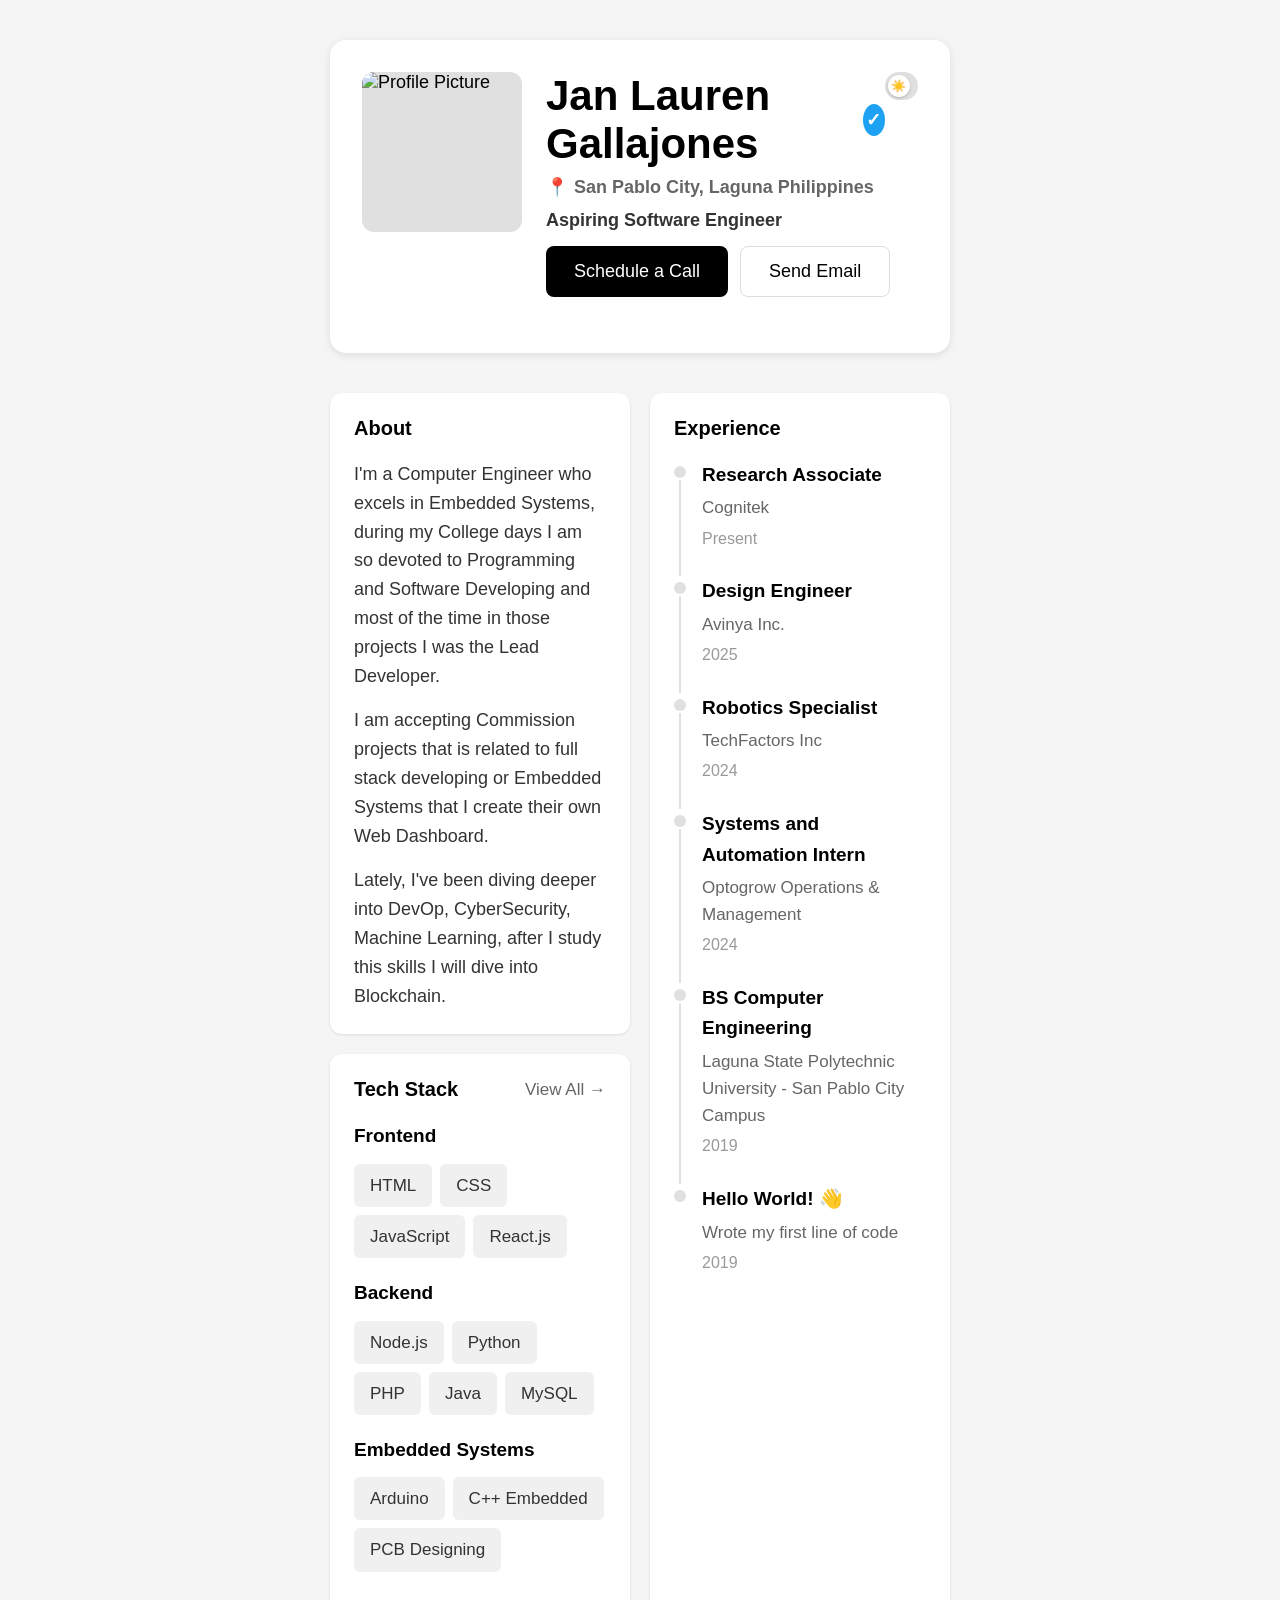
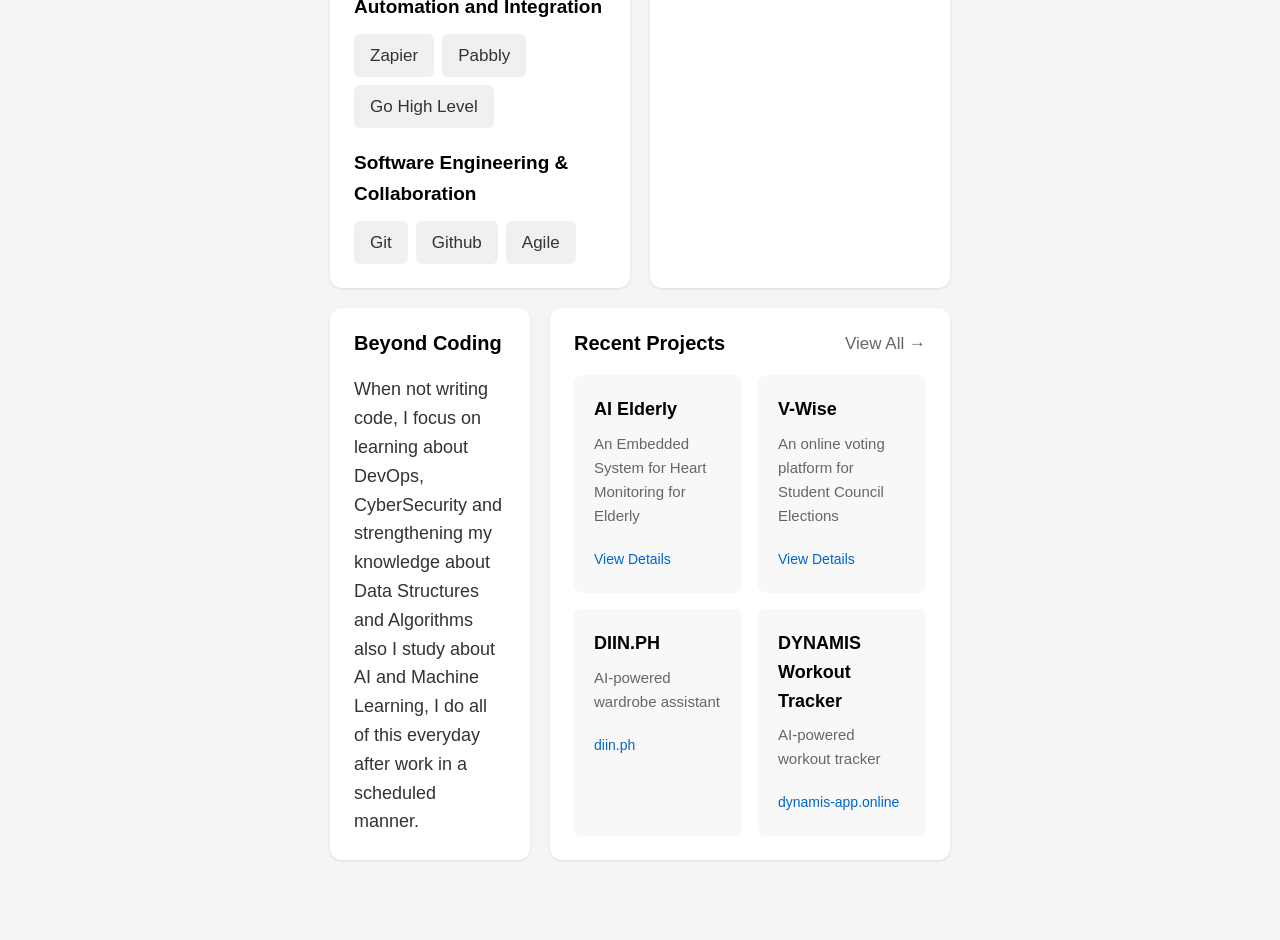
==== index.html @ 4cec2e40 "Add files via upload" ====
<!DOCTYPE html>
<html lang="en">
<head>
    <meta charset="UTF-8">
    <meta name="viewport" content="width=device-width, initial-scale=1.0">
    <title>Profile Header</title>
    <link rel="stylesheet" href="./styles.css">
    <link rel="stylesheet" href="./about-experience.css">
</head>
<body>
    <div class="profile-container">
        <div class="profile-header">
            <div class="profile-image">
                <img src="../assets/me.png" alt="Profile Picture">
            </div>
            
            <div class="profile-info">
                <div>
                    <div class="profile-top">
                        <div class="name-section">
                            <h1>
                                Jan Lauren Gallajones
                                <span class="verified-badge">✓</span>
                            </h1>
                            <div class="location">
                                <span>📍</span>
                                <span>San Pablo City, Laguna Philippines</span>
                            </div>
                            <div class="roles">
                                <span>Aspiring Software Engineer</span>
                            </div>
                        </div>
                        <div class="toggle-switch" onclick="toggleDarkMode(this)">
                            <div class="toggle-knob"></div>
                        </div>
                    </div>
                </div>
                
                <div class="action-buttons">
                    <button class="btn btn-primary" onclick="scheduleCall()">
                         Schedule a Call
                    </button>
                    <button class="btn btn-secondary" onclick="sendEmail()">
                         Send Email
                    </button>
                </div>
            </div>
        </div>
    </div>

    <!-- About & Experience Section -->
    <div class="main-container">
        <!-- About Section -->
        <div class="card about-card">
            <div class="card-header">
                <h2>About</h2>
            </div>
            <div class="card-content">
                <p>I'm a Computer Engineer who excels in Embedded Systems, during my College days I am so devoted to  Programming and Software Developing and most of the time in those projects I was the Lead Developer.</p>
                
                <p>I am accepting Commission projects that is related to full stack developing or Embedded Systems that I create their own Web Dashboard.</p>
                
                <p>Lately, I've been diving deeper into DevOp, CyberSecurity, Machine Learning, after I study this skills I will dive into Blockchain.</p>
            </div>
        </div>

        <!-- Tech Stack Section -->
        <div class="card tech-stack-card">
            <div class="card-header">
                <h2>Tech Stack</h2>
                <a href="#" class="view-all">View All →</a>
            </div>
            <div class="card-content">
                <div class="tech-category">
                    <h3>Frontend</h3>
                    <div class="tech-tags">
                        <span class="tag">HTML</span>
                        <span class="tag">CSS</span>
                        <span class="tag">JavaScript</span>
                        <span class="tag">React.js</span>
                    </div>
                </div>

                <div class="tech-category">
                    <h3>Backend</h3>
                    <div class="tech-tags">
                        <span class="tag">Node.js</span>
                        <span class="tag">Python</span>
                        <span class="tag">PHP</span>
                        <span class="tag">Java</span>
                        <span class="tag">MySQL</span>
                    </div>
                </div>

                <div class="tech-category">
                    <h3>Embedded Systems</h3>
                    <div class="tech-tags">
                        <span class="tag">Arduino</span>
                        <span class="tag">C++ Embedded</span>
                        <span class="tag">PCB Designing</span>
                    </div>
                </div>
                <div class="tech-category">
                    <h3>Automation and Integration</h3>
                    <div class="tech-tags">
                        <span class="tag">Zapier</span>
                        <span class="tag">Pabbly</span>
                        <span class="tag">Go High Level</span>
                    </div>
                </div>
                <div class="tech-category">
                    <h3>Software Engineering & Collaboration</h3>
                    <div class="tech-tags">
                        <span class="tag">Git</span>
                        <span class="tag">Github</span>
                        <span class="tag">Agile</span>
                    </div>
                </div>
            </div>
        </div>

        <!-- Experience Section -->
        <div class="card experience-card">
            <div class="card-header">
                <h2>Experience</h2>
            </div>
            <div class="card-content">
                <div class="experience-item">
                    <div class="experience-bullet"></div>
                    <div class="experience-details">
                        <h3>Research Associate</h3>
                        <p class="company">Cognitek</p>
                        <span class="year">Present</span>
                    </div>
                </div>

                <div class="experience-item">
                    <div class="experience-bullet"></div>
                    <div class="experience-details">
                        <h3>Design Engineer</h3>
                        <p class="company">Avinya Inc.</p>
                        <span class="year">2025</span>
                    </div>
                </div>

                <div class="experience-item">
                    <div class="experience-bullet"></div>
                    <div class="experience-details">
                        <h3>Robotics Specialist</h3>
                        <p class="company">TechFactors Inc</p>
                        <span class="year">2024</span>
                    </div>
                </div>

                <div class="experience-item">
                    <div class="experience-bullet"></div>
                    <div class="experience-details">
                        <h3>Systems and Automation Intern</h3>
                        <p class="company">Optogrow Operations & Management</p>
                        <span class="year">2024</span>
                    </div>
                </div>

                <div class="experience-item">
                    <div class="experience-bullet"></div>
                    <div class="experience-details">
                        <h3>BS Computer Engineering</h3>
                        <p class="company">Laguna State Polytechnic University - San Pablo City Campus</p>
                        <span class="year">2019</span>
                    </div>
                </div>

                <div class="experience-item">
                    <div class="experience-bullet"></div>
                    <div class="experience-details">
                        <h3>Hello World! 👋</h3>
                        <p class="company">Wrote my first line of code</p>
                        <span class="year">2019</span>
                    </div>
                </div>
            </div>
        </div>
        
    </div>

    <!-- Beyond Coding & Recent Projects Section -->
    <div class="bottom-section">
        <!-- Beyond Coding Card -->
        <div class="card beyond-coding-card">
            <div class="card-header">
                <h2>Beyond Coding</h2>
            </div>
            <div class="card-content">
                <p>When not writing code, I focus on learning about DevOps, CyberSecurity and strengthening my knowledge about Data Structures and Algorithms also I study about AI and Machine Learning, I do all of this everyday after work in a scheduled manner.</p>
            </div>
        </div>

        <!-- Recent Projects Card -->
        <div class="card recent-projects-card">
            <div class="card-header">
                <h2>Recent Projects</h2>
                <a href="#" class="view-all">View All →</a>
            </div>
            <div class="card-content">
                <div class="projects-grid">
                    <div class="project-item">
                        <h3>AI Elderly</h3>
                        <p class="project-desc">An Embedded System for Heart Monitoring for Elderly</p>
                        <a href="#" class="project-link">View Details</a>
                    </div>
                    <div class="project-item">
                        <h3>V-Wise</h3>
                        <p class="project-desc">An online voting platform for Student Council Elections</p>
                        <a href="#" class="project-link">View Details</a>
                    </div>
                    <div class="project-item">
                        <h3>DIIN.PH</h3>
                        <p class="project-desc">AI-powered wardrobe assistant</p>
                        <a href="#" class="project-link">diin.ph</a>
                    </div>
                    <div class="project-item">
                        <h3>DYNAMIS Workout Tracker</h3>
                        <p class="project-desc">AI-powered workout tracker</p>
                        <a href="#" class="project-link">dynamis-app.online</a>
                    </div>
                </div>
            </div>
        </div>
    </div>

    <script src="./script.js"></script>
    <script src="./about-experience.js"></script>
</body>
</html>
---- styles.css ----
* {
    margin: 0;
    padding: 0;
    box-sizing: border-box;
}

body {
    font-family: -apple-system, BlinkMacSystemFont, 'Segoe UI', Roboto, 'Helvetica Neue', Arial, sans-serif;
    background: #f5f5f5;
    padding: 40px 20px;
    transition: background 0.3s ease;
    font-size: 18px;
}

body.dark-mode {
    background: #1a1a1a;
}

.profile-container {
    max-width: 1200px;
    margin: 0 auto;
    background: white;
    border-radius: 16px;
    padding: 32px;
    box-shadow: 0 2px 8px rgba(0, 0, 0, 0.1);
    transition: background 0.3s ease, box-shadow 0.3s ease;
    width: 50%;
}

body.dark-mode .profile-container {
    background: #2d2d2d;
    box-shadow: 0 2px 8px rgba(0, 0, 0, 0.5);
}

.profile-header {
    display: flex;
    gap: 24px;
    margin-bottom: 24px;
}

.profile-image {
    width: 160px;
    height: 160px;
    border-radius: 12px;
    overflow: hidden;
    flex-shrink: 0;
    background: #e0e0e0;
}

.profile-image img {
    width: 100%;
    height: 100%;
    object-fit: cover;
}

.profile-info {
    flex: 1;
    display: flex;
    flex-direction: column;
    justify-content: space-between;
}

.profile-top {
    display: flex;
    justify-content: space-between;
    align-items: flex-start;
}

.name-section h1 {
    font-size: 42px;
    font-weight: 700;
    display: flex;
    align-items: center;
    gap: 8px;
    margin-bottom: 8px;
    color: #000;
    transition: color 0.3s ease;
}

body.dark-mode .name-section h1 {
    color: #fff;
}

.verified-badge {
    width: 32px;
    height: 32px;
    background: #1DA1F2;
    border-radius: 50%;
    display: inline-flex;
    align-items: center;
    justify-content: center;
    color: white;
    font-size: 18px;
}

.location {
    display: flex;
    align-items: center;
    gap: 6px;
    color: #666;
    font-size: 18px;
    margin-bottom: 12px;
    font-weight: bold;
    transition: color 0.3s ease;
}

body.dark-mode .location {
    color: #aaa;
}

.roles {
    display: flex;
    align-items: center;
    gap: 8px;
    font-size: 18px;
    color: #333;
    font-weight: bold;
    transition: color 0.3s ease;
    margin-bottom: 15px;
}

body.dark-mode .roles {
    color: #ccc;
}

.divider {
    color: #ccc;
}

body.dark-mode .divider {
    color: #666;
}

.toggle-switch {
    width: 48px;
    height: 28px;
    background: #e0e0e0;
    border-radius: 14px;
    position: relative;
    cursor: pointer;
    transition: background 0.3s;
}

.toggle-switch.active {
    background: #4a5568;
}

.toggle-knob {
    width: 22px;
    height: 22px;
    background: white;
    border-radius: 50%;
    position: absolute;
    top: 3px;
    left: 3px;
    transition: left 0.3s;
    box-shadow: 0 1px 3px rgba(0, 0, 0, 0.2);
}

.toggle-knob::before {
    content: '☀️';
    position: absolute;
    top: 50%;
    left: 50%;
    transform: translate(-50%, -50%);
    font-size: 12px;
}

.toggle-switch.active .toggle-knob {
    left: 23px;
}

.toggle-switch.active .toggle-knob::before {
    content: '🌙';
}

.badge {
    background: linear-gradient(135deg, #667eea 0%, #764ba2 100%);
    color: white;
    padding: 10px 20px;
    border-radius: 8px;
    font-size: 14px;
    font-weight: 600;
    display: flex;
    align-items: center;
    gap: 8px;
    margin-bottom: 16px;
}

.trophy-icon {
    font-size: 16px;
}

.action-buttons {
    display: flex;
    gap: 12px;
    flex-wrap: wrap;
}

.btn {
    padding: 14px 28px;
    border-radius: 8px;
    font-size: 18px;
    font-weight: 500;
    cursor: pointer;
    border: none;
    display: flex;
    align-items: center;
    gap: 8px;
    transition: all 0.2s;
}

.btn-primary {
    background: black;
    color: white;
}

.btn-primary:hover {
    background: #333;
}

body.dark-mode .btn-primary {
    background: #4a5568;
    color: white;
}

body.dark-mode .btn-primary:hover {
    background: #5a6578;
}

.btn-secondary {
    background: white;
    color: black;
    border: 1px solid #ddd;
}

.btn-secondary:hover {
    background: #f5f5f5;
}

body.dark-mode .btn-secondary {
    background: #3d3d3d;
    color: white;
    border: 1px solid #555;
}

body.dark-mode .btn-secondary:hover {
    background: #4d4d4d;
}

.btn-link {
    background: white;
    color: #0066cc;
    border: 1px solid #ddd;
    flex: 1;
    justify-content: space-between;
    min-width: 300px;
}

.btn-link:hover {
    background: #f5f5f5;
}

body.dark-mode .btn-link {
    background: #3d3d3d;
    color: #66b3ff;
    border: 1px solid #555;
}

body.dark-mode .btn-link:hover {
    background: #4d4d4d;
}

@media (max-width: 768px) {
    .profile-container {
        width: 90%;
    }

    .profile-header {
        flex-direction: column;
    }

    .profile-image {
        width: 120px;
        height: 120px;
    }

    .name-section h1 {
        font-size: 24px;
    }

    .action-buttons {
        flex-direction: column;
    }

    .btn-link {
        min-width: 100%;
    }
}
---- about-experience.css ----
* {
    margin: 0;
    padding: 0;
    box-sizing: border-box;
}

body {
    font-family: -apple-system, BlinkMacSystemFont, 'Segoe UI', Roboto, 'Helvetica Neue', Arial, sans-serif;
    background: #f5f5f5;
    padding: 40px 20px;
    transition: background 0.3s ease;
    font-size: 18px;
}

body.dark-mode {
    background: #1a1a1a;
}

.main-container {
    max-width: 1600px;
    margin: 40px auto 0;
    display: grid;
    grid-template-columns: 1fr 1fr;
    gap: 20px;
    width: 50%;
}

.card {
    background: white;
    border-radius: 12px;
    padding: 24px;
    box-shadow: 0 1px 3px rgba(0, 0, 0, 0.1);
    transition: all 0.3s ease;
}

body.dark-mode .card {
    background: #2d2d2d;
    box-shadow: 0 1px 3px rgba(0, 0, 0, 0.3);
}

.card-header {
    display: flex;
    align-items: center;
    gap: 8px;
    margin-bottom: 20px;
    position: relative;
}

.card-header .icon {
    font-size: 20px;
}

.card-header h2 {
    font-size: 20px;
    font-weight: 600;
    color: #000;
    transition: color 0.3s ease;
}

body.dark-mode .card-header h2 {
    color: #fff;
}

.view-all {
    margin-left: auto;
    color: #666;
    text-decoration: none;
    font-size: 17px;
    transition: color 0.3s ease;
}

.view-all:hover {
    color: #000;
}

body.dark-mode .view-all {
    color: #aaa;
}

body.dark-mode .view-all:hover {
    color: #fff;
}

.card-content {
    color: #333;
    line-height: 1.6;
    transition: color 0.3s ease;
}

body.dark-mode .card-content {
    color: #ccc;
}

.card-content p {
    margin-bottom: 16px;
}

.card-content p:last-child {
    margin-bottom: 0;
}

/* About Card */
.about-card {
    grid-column: 1 / 2;
    grid-row: 1 / 3;
}

/* Tech Stack Card */
.tech-stack-card {
    grid-column: 1 / 2;
    grid-row: 3 / 4;
}

.tech-category {
    margin-bottom: 20px;
}

.tech-category:last-child {
    margin-bottom: 0;
}

.tech-category h3 {
    font-size: 19px;
    font-weight: 600;
    margin-bottom: 12px;
    color: #000;
    transition: color 0.3s ease;
}

body.dark-mode .tech-category h3 {
    color: #fff;
}

.tech-tags {
    display: flex;
    flex-wrap: wrap;
    gap: 8px;
}

.tag {
    background: #f0f0f0;
    padding: 8px 16px;
    border-radius: 6px;
    font-size: 17px;
    color: #333;
    transition: all 0.3s ease;
}

body.dark-mode .tag {
    background: #3d3d3d;
    color: #ccc;
}

.tag:hover {
    background: #e0e0e0;
}

body.dark-mode .tag:hover {
    background: #4d4d4d;
}

/* Experience Card */
.experience-card {
    grid-column: 2 / 3;
    grid-row: 1 / 4;
}

.experience-item {
    display: flex;
    gap: 16px;
    margin-bottom: 24px;
    position: relative;
}

.experience-item:last-child {
    margin-bottom: 0;
}

.experience-item::after {
    content: '';
    position: absolute;
    left: 5px;
    top: 20px;
    bottom: -24px;
    width: 2px;
    background: #e0e0e0;
}

body.dark-mode .experience-item::after {
    background: #4d4d4d;
}

.experience-item:last-child::after {
    display: none;
}

.experience-bullet {
    width: 12px;
    height: 12px;
    border-radius: 50%;
    background: #e0e0e0;
    flex-shrink: 0;
    margin-top: 6px;
    transition: background 0.3s ease;
    position: relative;
    z-index: 1;
}

body.dark-mode .experience-bullet {
    background: #4d4d4d;
}

.experience-bullet.active {
    background: #000;
    box-shadow: 0 0 0 4px rgba(0, 0, 0, 0.1);
}

body.dark-mode .experience-bullet.active {
    background: #fff;
    box-shadow: 0 0 0 4px rgba(255, 255, 255, 0.1);
}

.experience-details {
    flex: 1;
}

.experience-details h3 {
    font-size: 19px;
    font-weight: 600;
    margin-bottom: 4px;
    color: #000;
    transition: color 0.3s ease;
}

body.dark-mode .experience-details h3 {
    color: #fff;
}

.experience-details .company {
    font-size: 17px;
    color: #666;
    margin-bottom: 2px;
    transition: color 0.3s ease;
}

body.dark-mode .experience-details .company {
    color: #aaa;
}

.experience-details .year {
    font-size: 16px;
    color: #999;
    transition: color 0.3s ease;
}

body.dark-mode .experience-details .year {
    color: #888;
}

/* Banner */
.banner-container {
    grid-column: 1 / 3;
    margin-top: 0;
}

.banner-image {
    width: 100%;
    height: auto;
    border-radius: 12px;
    object-fit: cover;
}

/* Responsive Design */
@media (max-width: 968px) {
    .main-container {
        grid-template-columns: 1fr;
        width: 90%;
    }

    .about-card {
        grid-column: 1;
        grid-row: auto;
    }

    .tech-stack-card {
        grid-column: 1;
        grid-row: auto;
    }

    .experience-card {
        grid-column: 1;
        grid-row: auto;
    }

    .banner-container {
        grid-column: 1;
    }
}

/* Bottom Section - Beyond Coding & Recent Projects */
.bottom-section {
    max-width: 1600px;
    margin: 20px auto 40px;
    display: grid;
    grid-template-columns: 1fr 2fr;
    gap: 20px;
    width: 50%;
}

.beyond-coding-card {
    grid-column: 1 / 2;
}

.recent-projects-card {
    grid-column: 2 / 3;
}

.projects-grid {
    display: grid;
    grid-template-columns: 1fr 1fr;
    gap: 16px;
}

.project-item {
    background: #f8f8f8;
    padding: 20px;
    border-radius: 8px;
    transition: all 0.3s ease;
}

body.dark-mode .project-item {
    background: #3d3d3d;
}

.project-item:hover {
    background: #f0f0f0;
    transform: translateY(-2px);
}

body.dark-mode .project-item:hover {
    background: #4d4d4d;
}

.project-item h3 {
    font-size: 18px;
    font-weight: 600;
    margin-bottom: 8px;
    color: #000;
    transition: color 0.3s ease;
}

body.dark-mode .project-item h3 {
    color: #fff;
}

.project-desc {
    font-size: 15px;
    color: #666;
    margin-bottom: 8px;
    transition: color 0.3s ease;
}

body.dark-mode .project-desc {
    color: #aaa;
}

.project-link {
    font-size: 14px;
    color: #0066cc;
    text-decoration: none;
    transition: color 0.3s ease;
}

body.dark-mode .project-link {
    color: #66b3ff;
}

.project-link:hover {
    text-decoration: underline;
}

/* Update responsive design */
@media (max-width: 968px) {
    .bottom-section {
        grid-template-columns: 1fr;
        width: 90%;
    }

    .beyond-coding-card {
        grid-column: 1;
    }

    .recent-projects-card {
        grid-column: 1;
    }

    .projects-grid {
        grid-template-columns: 1fr;
    }
}
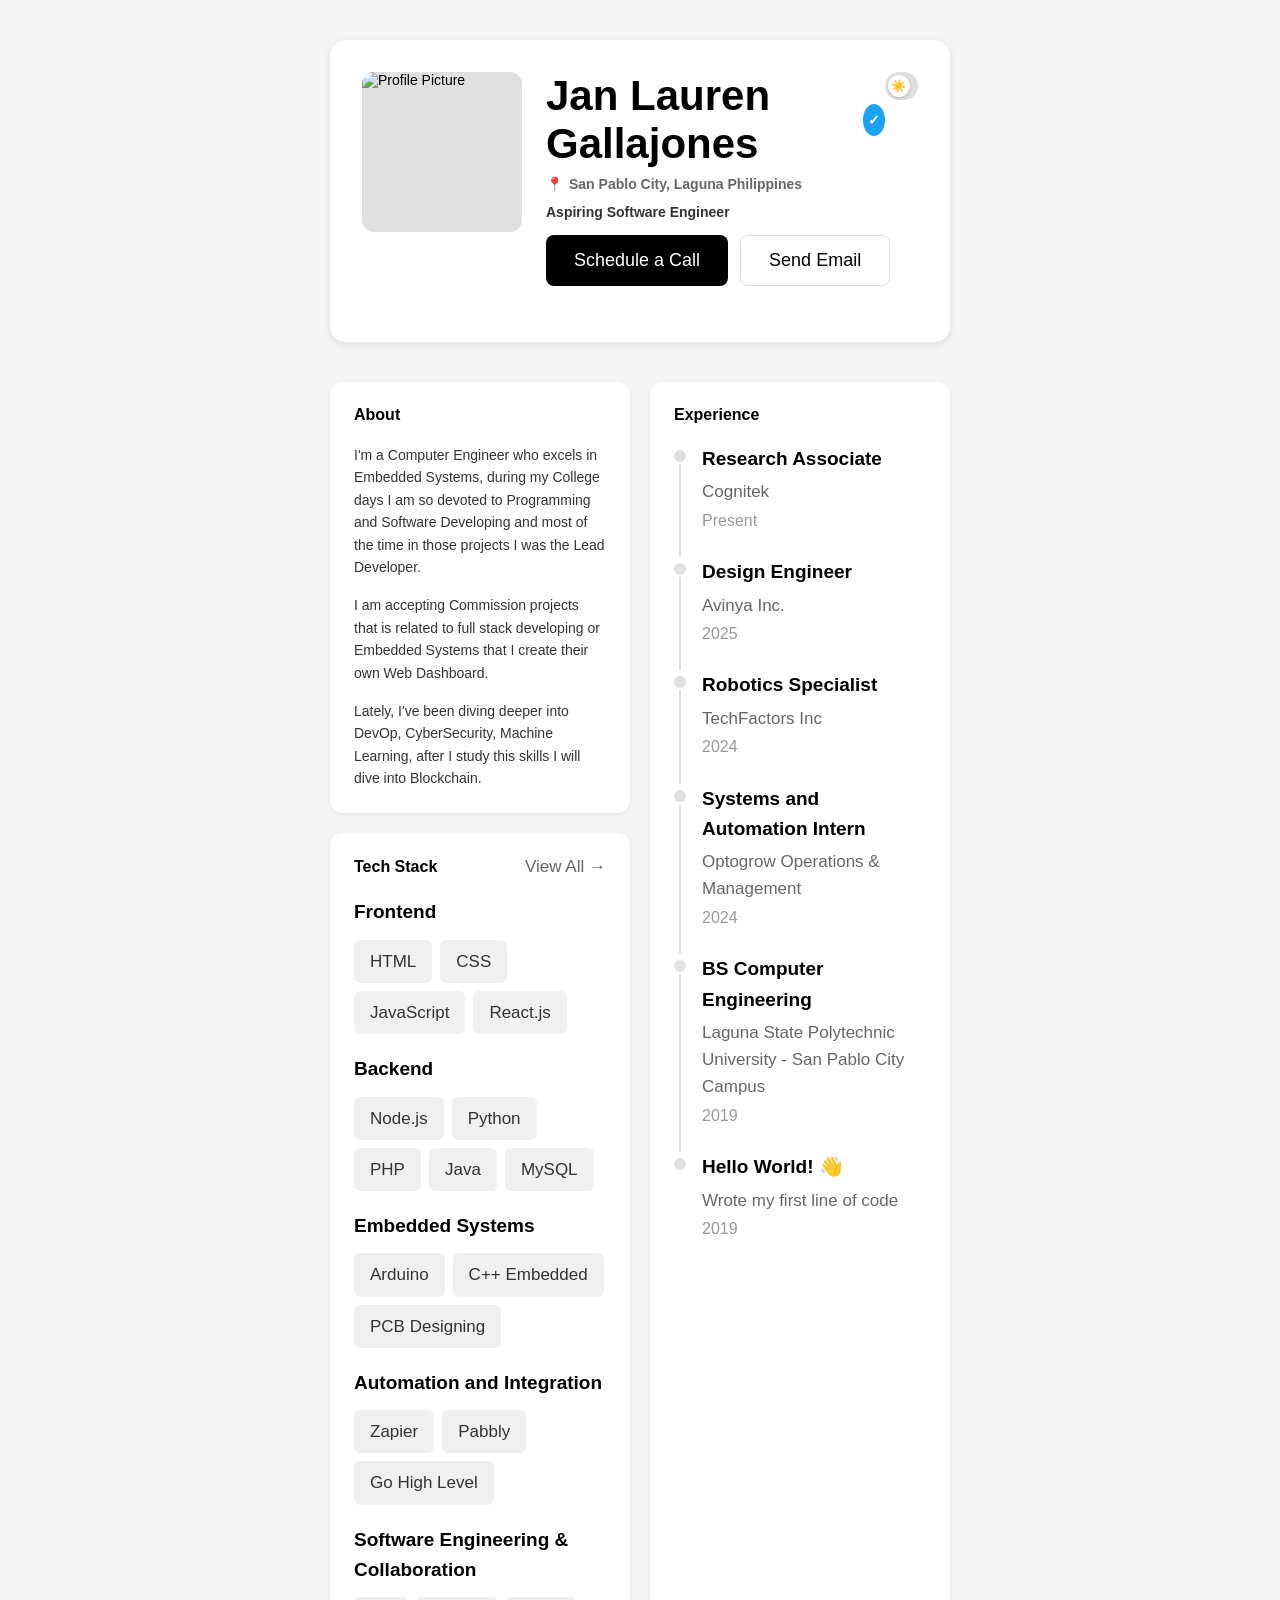
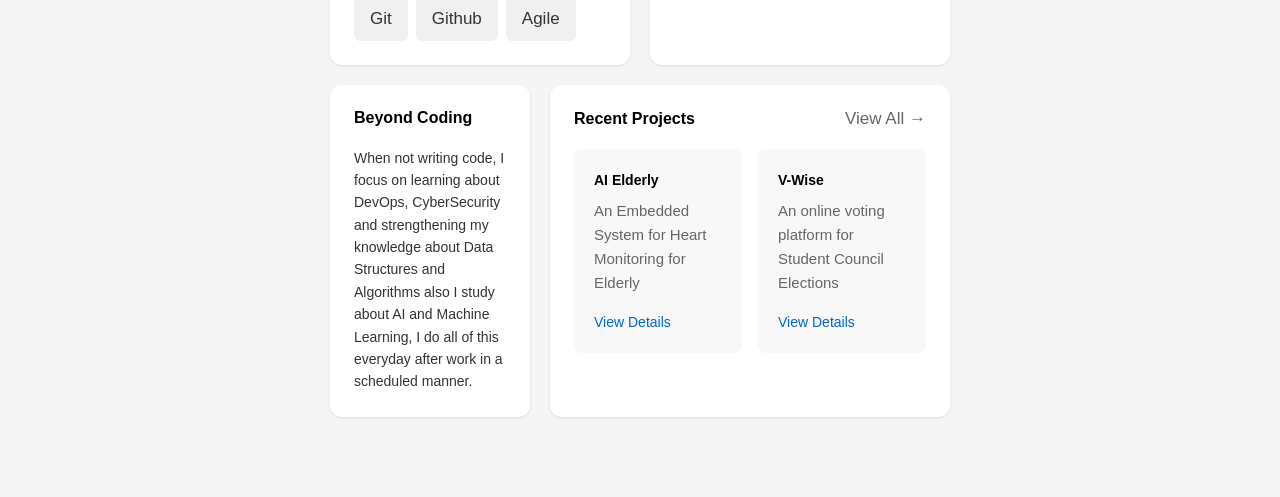
==== commit f2d1c5ce: "Add files via upload" ====
--- a/index.html
+++ b/index.html
@@ -206,23 +206,13 @@
                     <div class="project-item">
                         <h3>AI Elderly</h3>
                         <p class="project-desc">An Embedded System for Heart Monitoring for Elderly</p>
-                        <a href="#" class="project-link">View Details</a>
+                        <a href="ai.html" class="project-link">View Details</a>
                     </div>
                     <div class="project-item">
                         <h3>V-Wise</h3>
                         <p class="project-desc">An online voting platform for Student Council Elections</p>
                         <a href="#" class="project-link">View Details</a>
                     </div>
-                    <div class="project-item">
-                        <h3>DIIN.PH</h3>
-                        <p class="project-desc">AI-powered wardrobe assistant</p>
-                        <a href="#" class="project-link">diin.ph</a>
-                    </div>
-                    <div class="project-item">
-                        <h3>DYNAMIS Workout Tracker</h3>
-                        <p class="project-desc">AI-powered workout tracker</p>
-                        <a href="#" class="project-link">dynamis-app.online</a>
-                    </div>
                 </div>
             </div>
         </div>
--- a/styles.css
+++ b/styles.css
@@ -9,7 +9,7 @@
     background: #f5f5f5;
     padding: 40px 20px;
     transition: background 0.3s ease;
-    font-size: 18px;
+    font-size: 14px;
 }
 
 body.dark-mode {
@@ -90,7 +90,7 @@
     align-items: center;
     justify-content: center;
     color: white;
-    font-size: 18px;
+    font-size: 14px;
 }
 
 .location {
@@ -98,7 +98,7 @@
     align-items: center;
     gap: 6px;
     color: #666;
-    font-size: 18px;
+    font-size: 14px;
     margin-bottom: 12px;
     font-weight: bold;
     transition: color 0.3s ease;
@@ -112,7 +112,7 @@
     display: flex;
     align-items: center;
     gap: 8px;
-    font-size: 18px;
+    font-size: 14px;
     color: #333;
     font-weight: bold;
     transition: color 0.3s ease;
--- a/about-experience.css
+++ b/about-experience.css
@@ -9,7 +9,7 @@
     background: #f5f5f5;
     padding: 40px 20px;
     transition: background 0.3s ease;
-    font-size: 18px;
+    font-size: 14px;
 }
 
 body.dark-mode {
@@ -47,11 +47,11 @@
 }
 
 .card-header .icon {
-    font-size: 20px;
+    font-size: 16px;
 }
 
 .card-header h2 {
-    font-size: 20px;
+    font-size: 16px;
     font-weight: 600;
     color: #000;
     transition: color 0.3s ease;
@@ -342,7 +342,7 @@
 }
 
 .project-item h3 {
-    font-size: 18px;
+    font-size: 14px;
     font-weight: 600;
     margin-bottom: 8px;
     color: #000;
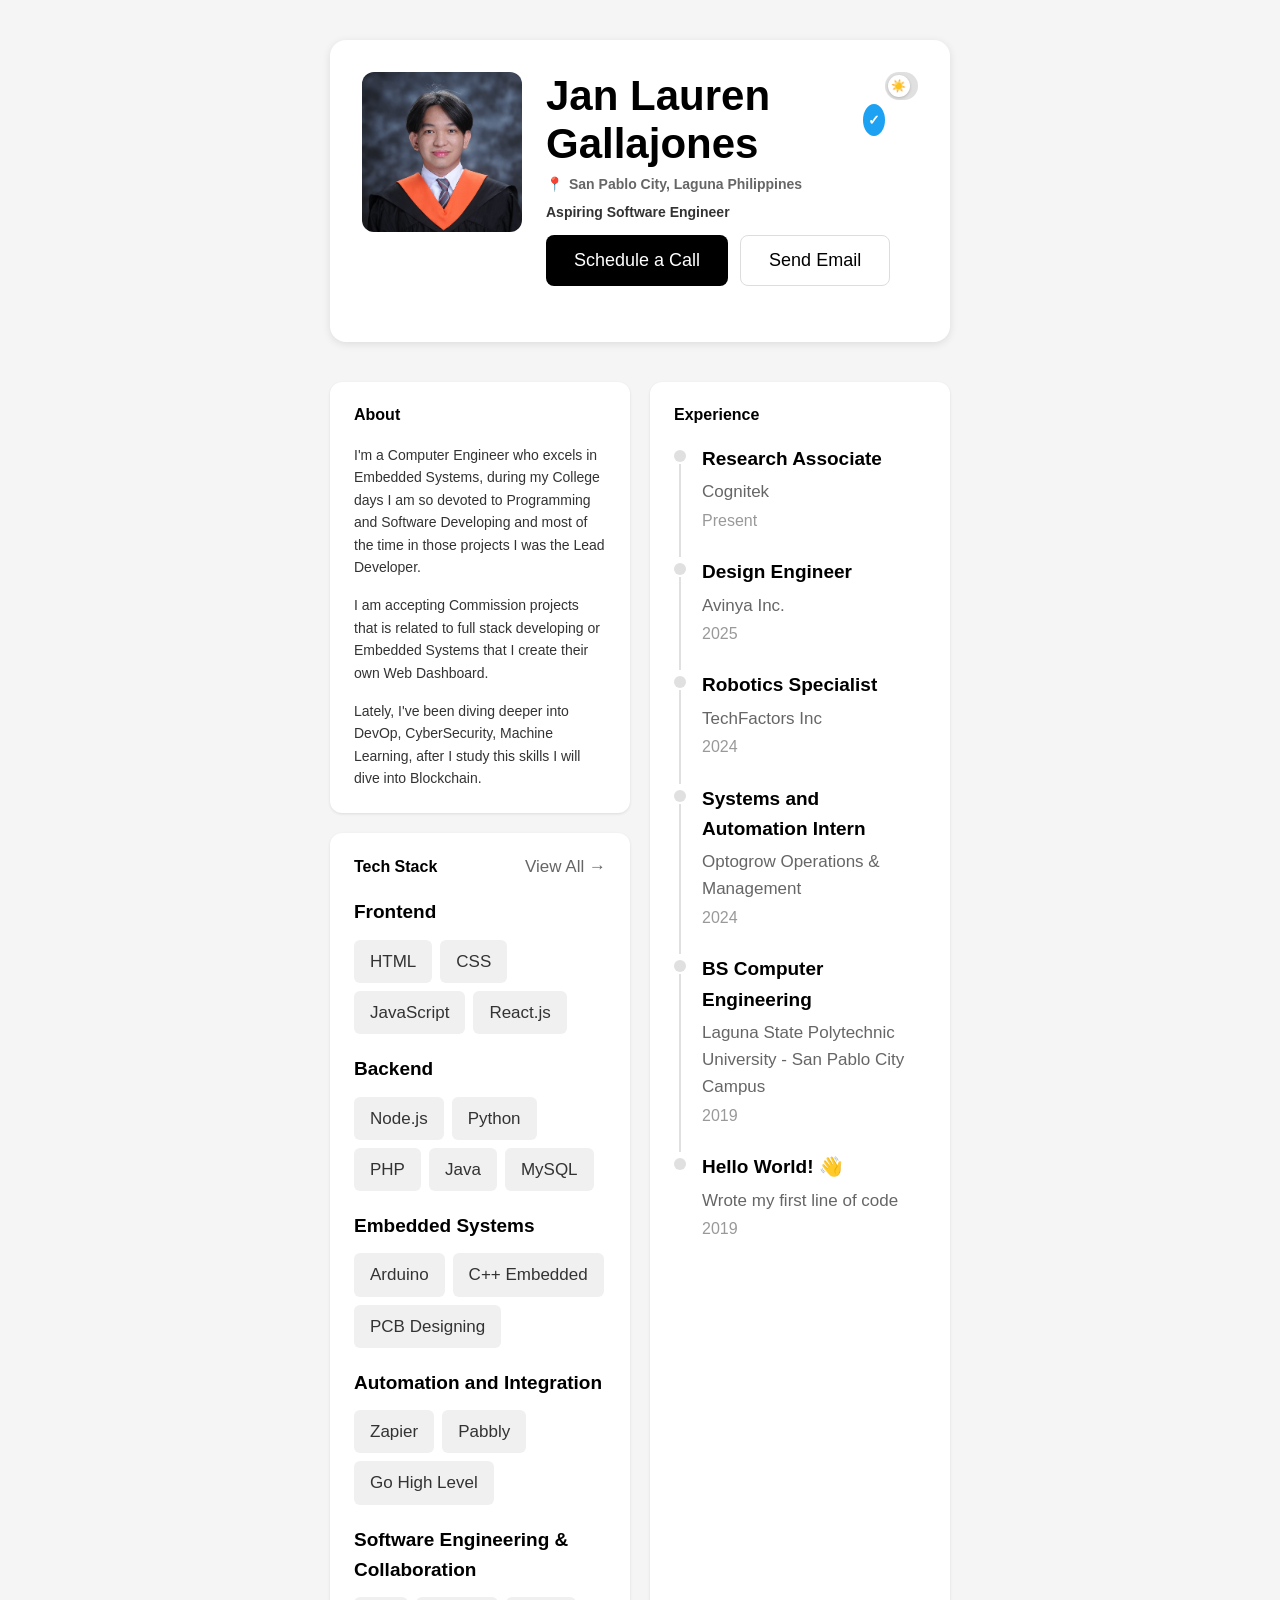
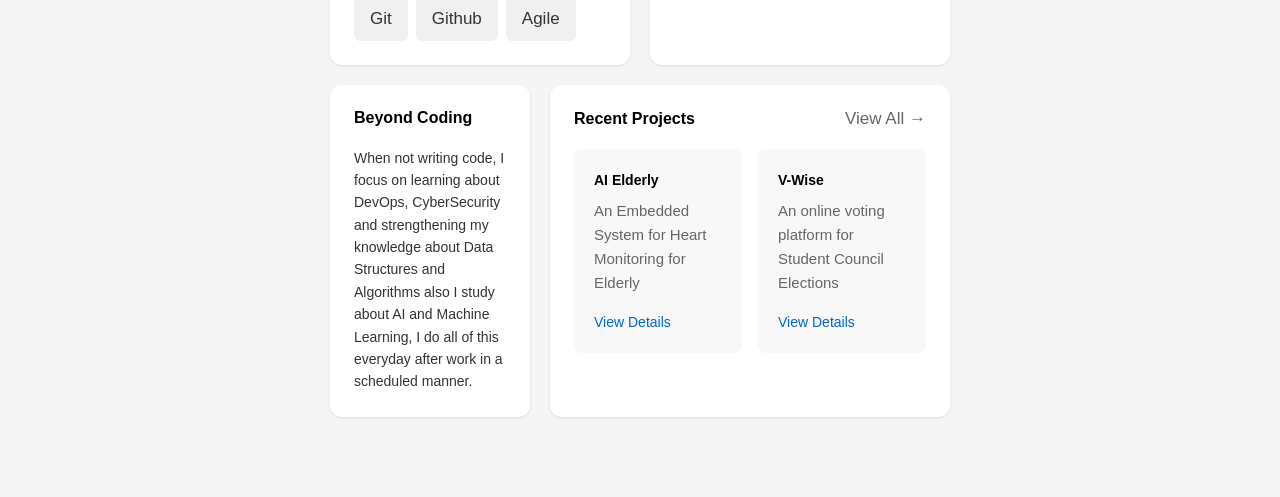
==== commit c95335d1: "Fix HTML encoding issues and update paths" ====
--- a/index.html
+++ b/index.html
@@ -4,14 +4,14 @@
     <meta charset="UTF-8">
     <meta name="viewport" content="width=device-width, initial-scale=1.0">
     <title>Profile Header</title>
-    <link rel="stylesheet" href="./styles.css">
-    <link rel="stylesheet" href="./about-experience.css">
+    <link rel="stylesheet" href="styles.css">
+    <link rel="stylesheet" href="about-experience.css">
 </head>
 <body>
     <div class="profile-container">
         <div class="profile-header">
             <div class="profile-image">
-                <img src="../assets/me.png" alt="Profile Picture">
+                <img src="me.png" alt="Profile Picture">
             </div>
             
             <div class="profile-info">
@@ -218,7 +218,8 @@
         </div>
     </div>
 
-    <script src="./script.js"></script>
-    <script src="./about-experience.js"></script>
+    <script src="script.js"></script>
+    <script src="about-experience.js"></script>
 </body>
-</html>+
+</html>
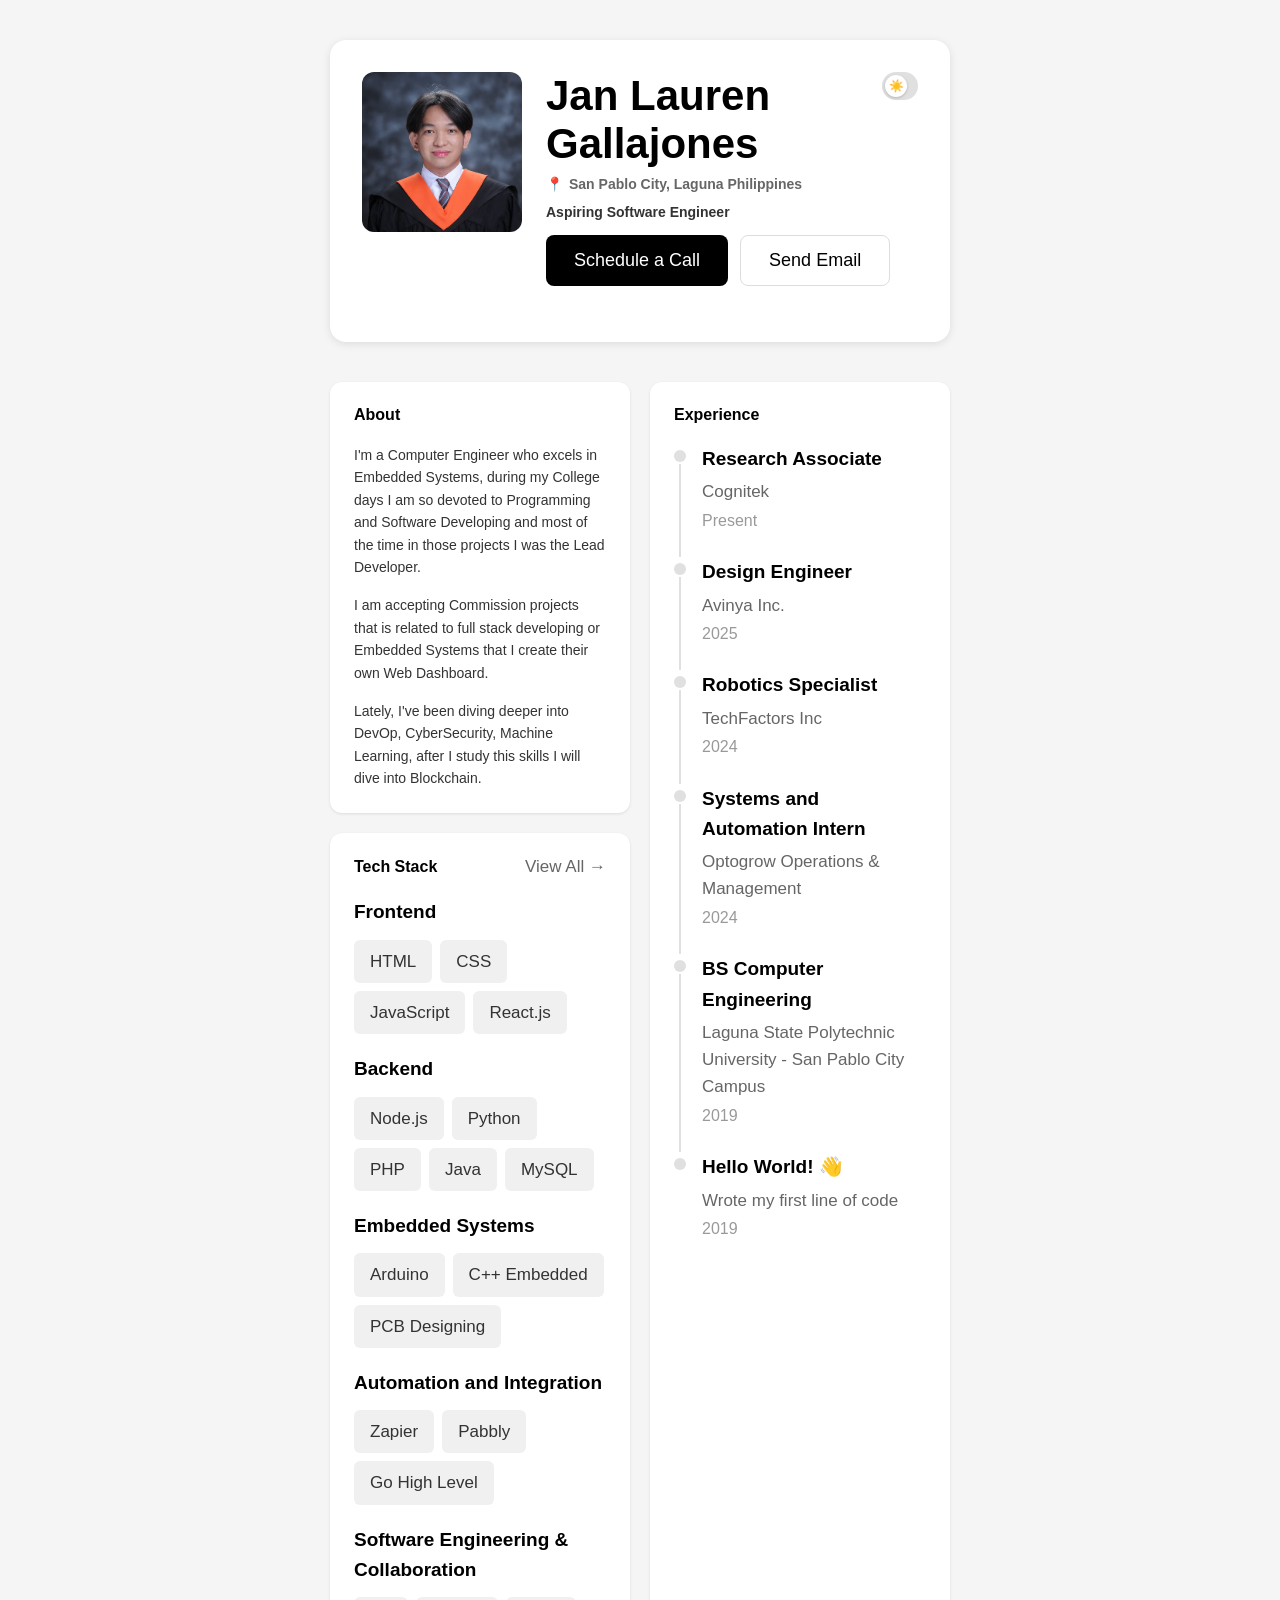
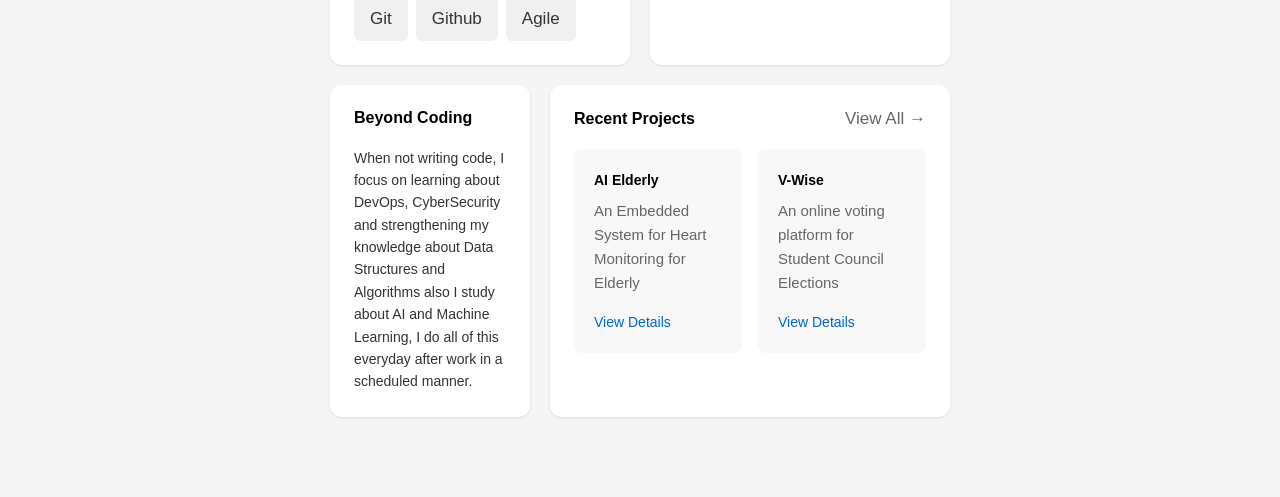
==== commit 83f17401: "Fix HTML formatting issues and clean up code" ====
--- a/index.html
+++ b/index.html
@@ -20,7 +20,7 @@
                         <div class="name-section">
                             <h1>
                                 Jan Lauren Gallajones
-                                <span class="verified-badge">✓</span>
+                            
                             </h1>
                             <div class="location">
                                 <span>📍</span>
@@ -223,3 +223,4 @@
 </body>
 
 </html>
+
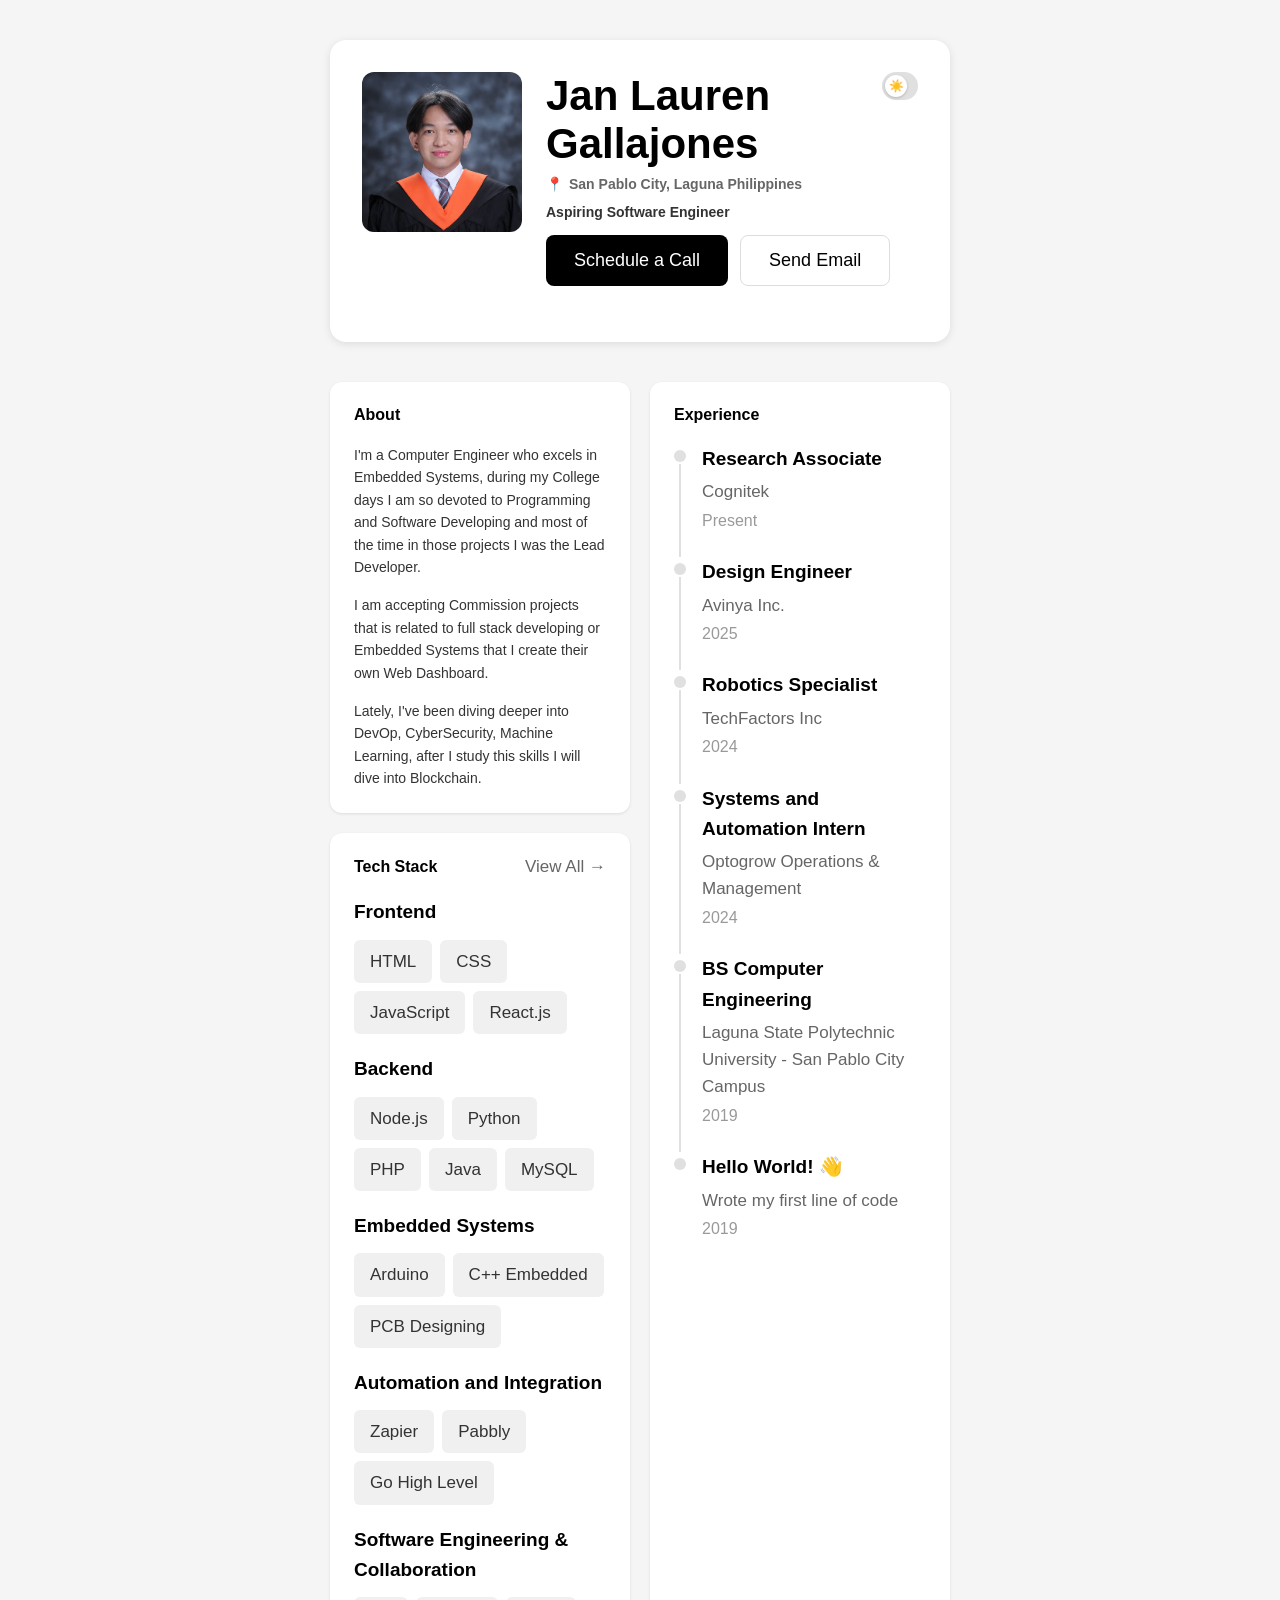
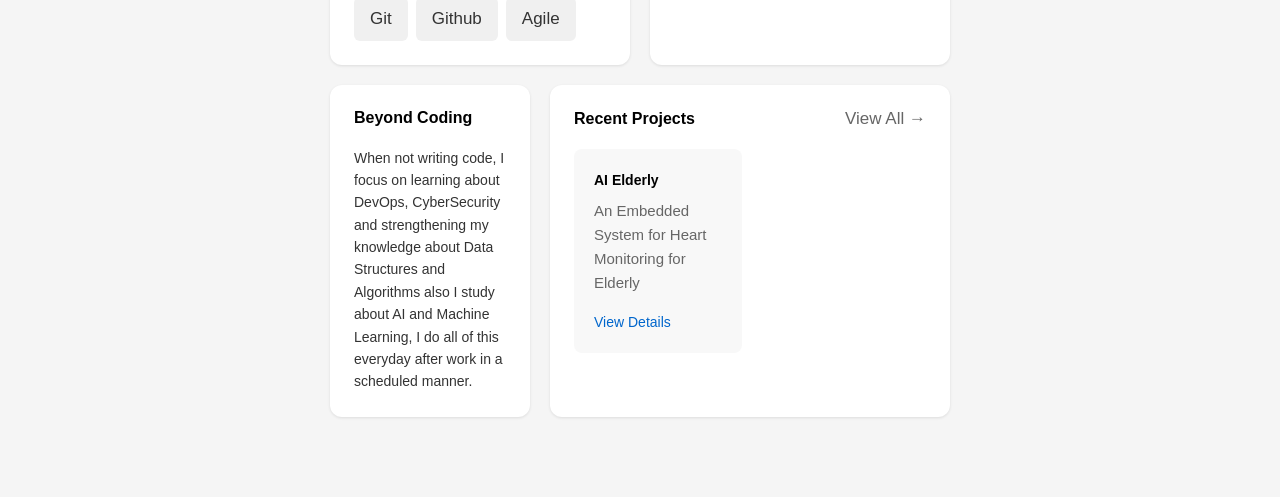
==== commit 8c6e8b2f: "Fix HTML formatting and structure Corrected HTML structure and ensured proper formatting." ====
--- a/index.html
+++ b/index.html
@@ -208,11 +208,13 @@
                         <p class="project-desc">An Embedded System for Heart Monitoring for Elderly</p>
                         <a href="ai.html" class="project-link">View Details</a>
                     </div>
+                    <!--
                     <div class="project-item">
                         <h3>V-Wise</h3>
                         <p class="project-desc">An online voting platform for Student Council Elections</p>
                         <a href="#" class="project-link">View Details</a>
                     </div>
+                    -->
                 </div>
             </div>
         </div>
@@ -224,3 +226,4 @@
 
 </html>
 
+
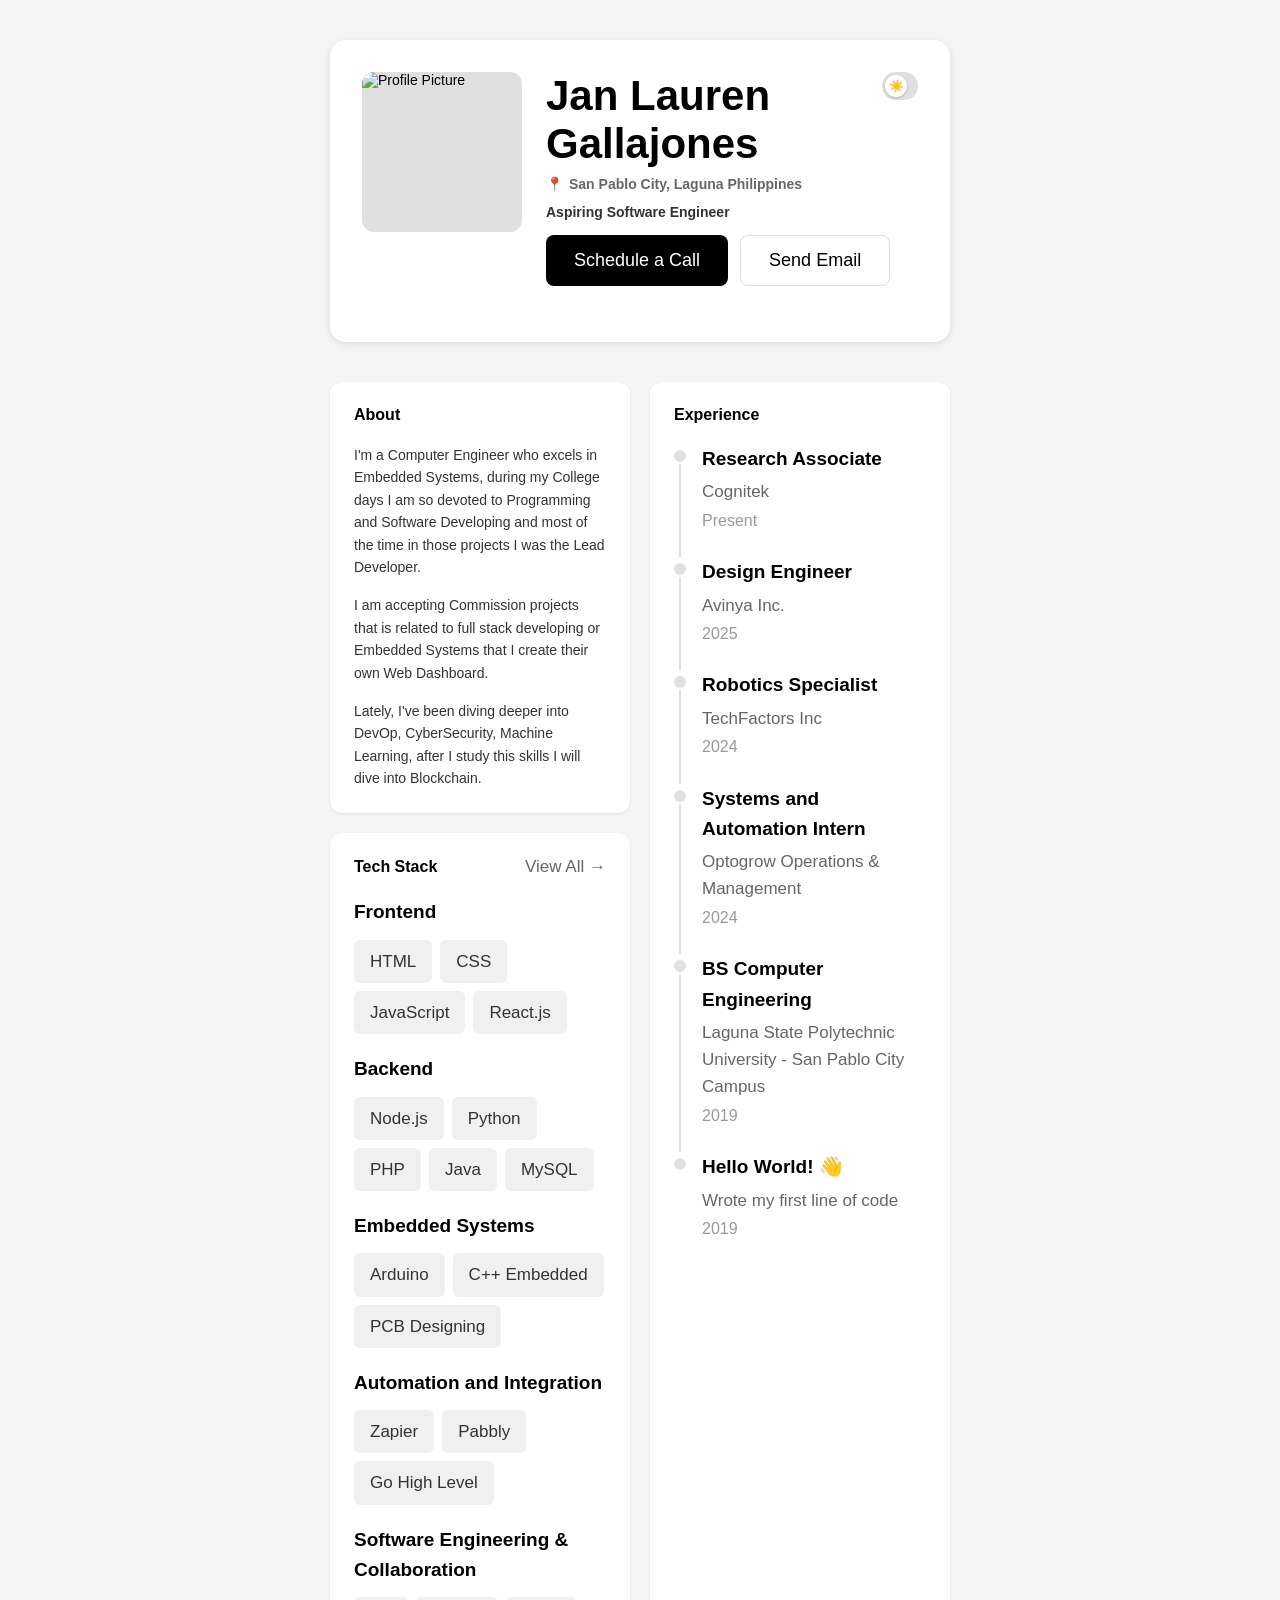
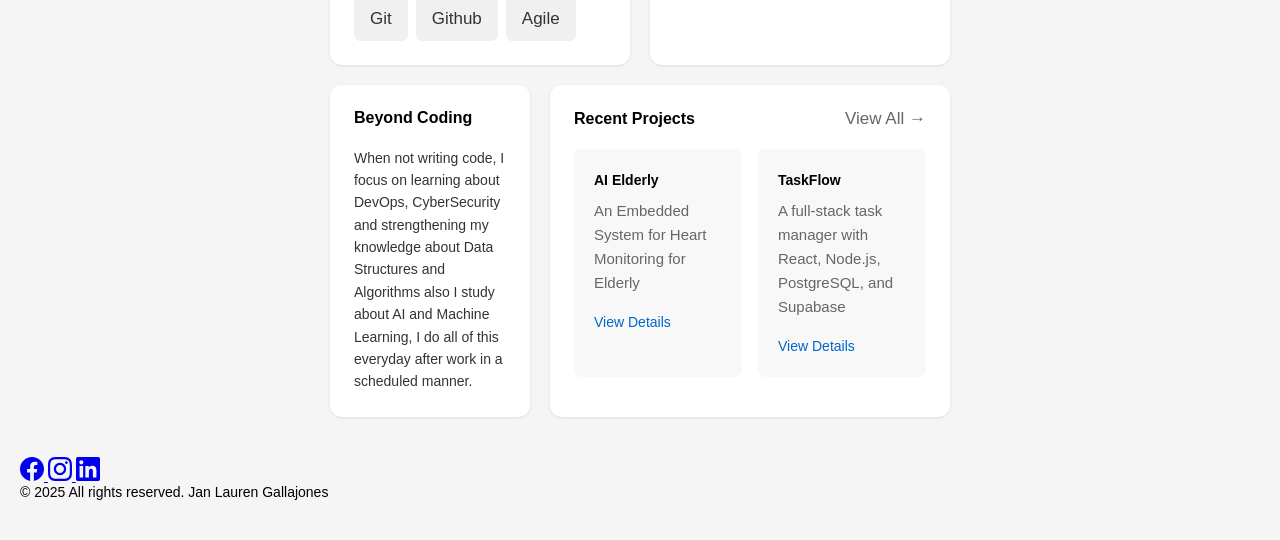
==== commit f7891784: "Add files via upload" ====
--- a/index.html
+++ b/index.html
@@ -3,15 +3,31 @@
 <head>
     <meta charset="UTF-8">
     <meta name="viewport" content="width=device-width, initial-scale=1.0">
-    <title>Profile Header</title>
-    <link rel="stylesheet" href="styles.css">
-    <link rel="stylesheet" href="about-experience.css">
+    
+    <!-- SEO Meta Tags -->
+    <title>Jan Lauren Gallajones | Aspiring Software Engineer & Computer Engineer</title>
+    <meta name="description" content="Portfolio of Jan Lauren Gallajones, a Computer Engineer specializing in Embedded Systems, Full Stack Development, and IoT. View my projects, tech stack, and experience.">
+    <meta name="keywords" content="Jan Lauren Gallajones, Software Engineer, Computer Engineer, Embedded Systems, Full Stack Developer, IoT, Portfolio, Philippines">
+    <meta name="author" content="Jan Lauren Gallajones">
+    <meta name="robots" content="index, follow">
+    
+    <!-- Open Graph / Social Media -->
+    <meta property="og:title" content="Jan Lauren Gallajones | Aspiring Software Engineer">
+    <meta property="og:description" content="Computer Engineer specializing in Embedded Systems, Full Stack Development, and IoT projects.">
+    <meta property="og:type" content="website">
+    <meta property="og:locale" content="en_PH">
+    
+    <!-- Favicon -->
+    <link rel="icon" href="data:image/svg+xml,<svg xmlns=%22http://www.w3.org/2000/svg%22 viewBox=%220 0 100 100%22><text y=%22.9em%22 font-size=%2290%22>👨‍💻</text></svg>">
+    
+    <link rel="stylesheet" href="./styles.css">
+    <link rel="stylesheet" href="./about-experience.css">
 </head>
 <body>
     <div class="profile-container">
         <div class="profile-header">
             <div class="profile-image">
-                <img src="me.png" alt="Profile Picture">
+                <img src="../assets/me.png" alt="Profile Picture">
             </div>
             
             <div class="profile-info">
@@ -20,7 +36,6 @@
                         <div class="name-section">
                             <h1>
                                 Jan Lauren Gallajones
-                            
                             </h1>
                             <div class="location">
                                 <span>📍</span>
@@ -208,22 +223,44 @@
                         <p class="project-desc">An Embedded System for Heart Monitoring for Elderly</p>
                         <a href="ai.html" class="project-link">View Details</a>
                     </div>
-                    <!--
                     <div class="project-item">
-                        <h3>V-Wise</h3>
-                        <p class="project-desc">An online voting platform for Student Council Elections</p>
-                        <a href="#" class="project-link">View Details</a>
-                    </div>
-                    -->
-                </div>
-            </div>
-        </div>
-    </div>
-
-    <script src="script.js"></script>
-    <script src="about-experience.js"></script>
+                        <h3>TaskFlow</h3>
+                        <p class="project-desc">A full-stack task manager with React, Node.js, PostgreSQL, and Supabase</p>
+                        <a href="taskflow.html" class="project-link">View Details</a>
+                    </div>
+                </div>
+            </div>
+        </div>
+    </div>
+
+
+    <!-- Footer Section -->
+<footer class="footer">
+    <div class="footer-content">
+        <div class="social-links">
+            <a href="https://www.facebook.com/laurengallajones/" target="_blank" class="social-icon" aria-label="Facebook">
+                <svg width="24" height="24" viewBox="0 0 24 24" fill="currentColor">
+                    <path d="M24 12.073c0-6.627-5.373-12-12-12s-12 5.373-12 12c0 5.99 4.388 10.954 10.125 11.854v-8.385H7.078v-3.47h3.047V9.43c0-3.007 1.792-4.669 4.533-4.669 1.312 0 2.686.235 2.686.235v2.953H15.83c-1.491 0-1.956.925-1.956 1.874v2.25h3.328l-.532 3.47h-2.796v8.385C19.612 23.027 24 18.062 24 12.073z"/>
+                </svg>
+            </a>
+            <a href="https://www.instagram.com/jangallajones/" target="_blank" class="social-icon" aria-label="Instagram">
+                <svg width="24" height="24" viewBox="0 0 24 24" fill="currentColor">
+                    <path d="M12 2.163c3.204 0 3.584.012 4.85.07 3.252.148 4.771 1.691 4.919 4.919.058 1.265.069 1.645.069 4.849 0 3.205-.012 3.584-.069 4.849-.149 3.225-1.664 4.771-4.919 4.919-1.266.058-1.644.07-4.85.07-3.204 0-3.584-.012-4.849-.07-3.26-.149-4.771-1.699-4.919-4.92-.058-1.265-.07-1.644-.07-4.849 0-3.204.013-3.583.07-4.849.149-3.227 1.664-4.771 4.919-4.919 1.266-.057 1.645-.069 4.849-.069zm0-2.163c-3.259 0-3.667.014-4.947.072-4.358.2-6.78 2.618-6.98 6.98-.059 1.281-.073 1.689-.073 4.948 0 3.259.014 3.668.072 4.948.2 4.358 2.618 6.78 6.98 6.98 1.281.058 1.689.072 4.948.072 3.259 0 3.668-.014 4.948-.072 4.354-.2 6.782-2.618 6.979-6.98.059-1.28.073-1.689.073-4.948 0-3.259-.014-3.667-.072-4.947-.196-4.354-2.617-6.78-6.979-6.98-1.281-.059-1.69-.073-4.949-.073zm0 5.838c-3.403 0-6.162 2.759-6.162 6.162s2.759 6.163 6.162 6.163 6.162-2.759 6.162-6.163c0-3.403-2.759-6.162-6.162-6.162zm0 10.162c-2.209 0-4-1.79-4-4 0-2.209 1.791-4 4-4s4 1.791 4 4c0 2.21-1.791 4-4 4zm6.406-11.845c-.796 0-1.441.645-1.441 1.44s.645 1.44 1.441 1.44c.795 0 1.439-.645 1.439-1.44s-.644-1.44-1.439-1.44z"/>
+                </svg>
+            </a>
+            <a href="https://www.linkedin.com/in/janlaurengallajones" target="_blank" class="social-icon" aria-label="LinkedIn">
+                <svg width="24" height="24" viewBox="0 0 24 24" fill="currentColor">
+                    <path d="M20.447 20.452h-3.554v-5.569c0-1.328-.027-3.037-1.852-3.037-1.853 0-2.136 1.445-2.136 2.939v5.667H9.351V9h3.414v1.561h.046c.477-.9 1.637-1.85 3.37-1.85 3.601 0 4.267 2.37 4.267 5.455v6.286zM5.337 7.433c-1.144 0-2.063-.926-2.063-2.065 0-1.138.92-2.063 2.063-2.063 1.14 0 2.064.925 2.064 2.063 0 1.139-.925 2.065-2.064 2.065zm1.782 13.019H3.555V9h3.564v11.452zM22.225 0H1.771C.792 0 0 .774 0 1.729v20.542C0 23.227.792 24 1.771 24h20.451C23.2 24 24 23.227 24 22.271V1.729C24 .774 23.2 0 22.222 0h.003z"/>
+                </svg>
+            </a>
+        </div>
+        <div class="copyright">
+            <p>&copy; 2025 All rights reserved. Jan Lauren Gallajones</p>
+        </div>
+    </div>
+</footer>
+    <script src="./dark-mode.js"></script>
+    <script src="./script.js"></script>
+    <script src="./about-experience.js"></script>
 </body>
-
-</html>
-
-
+</html>
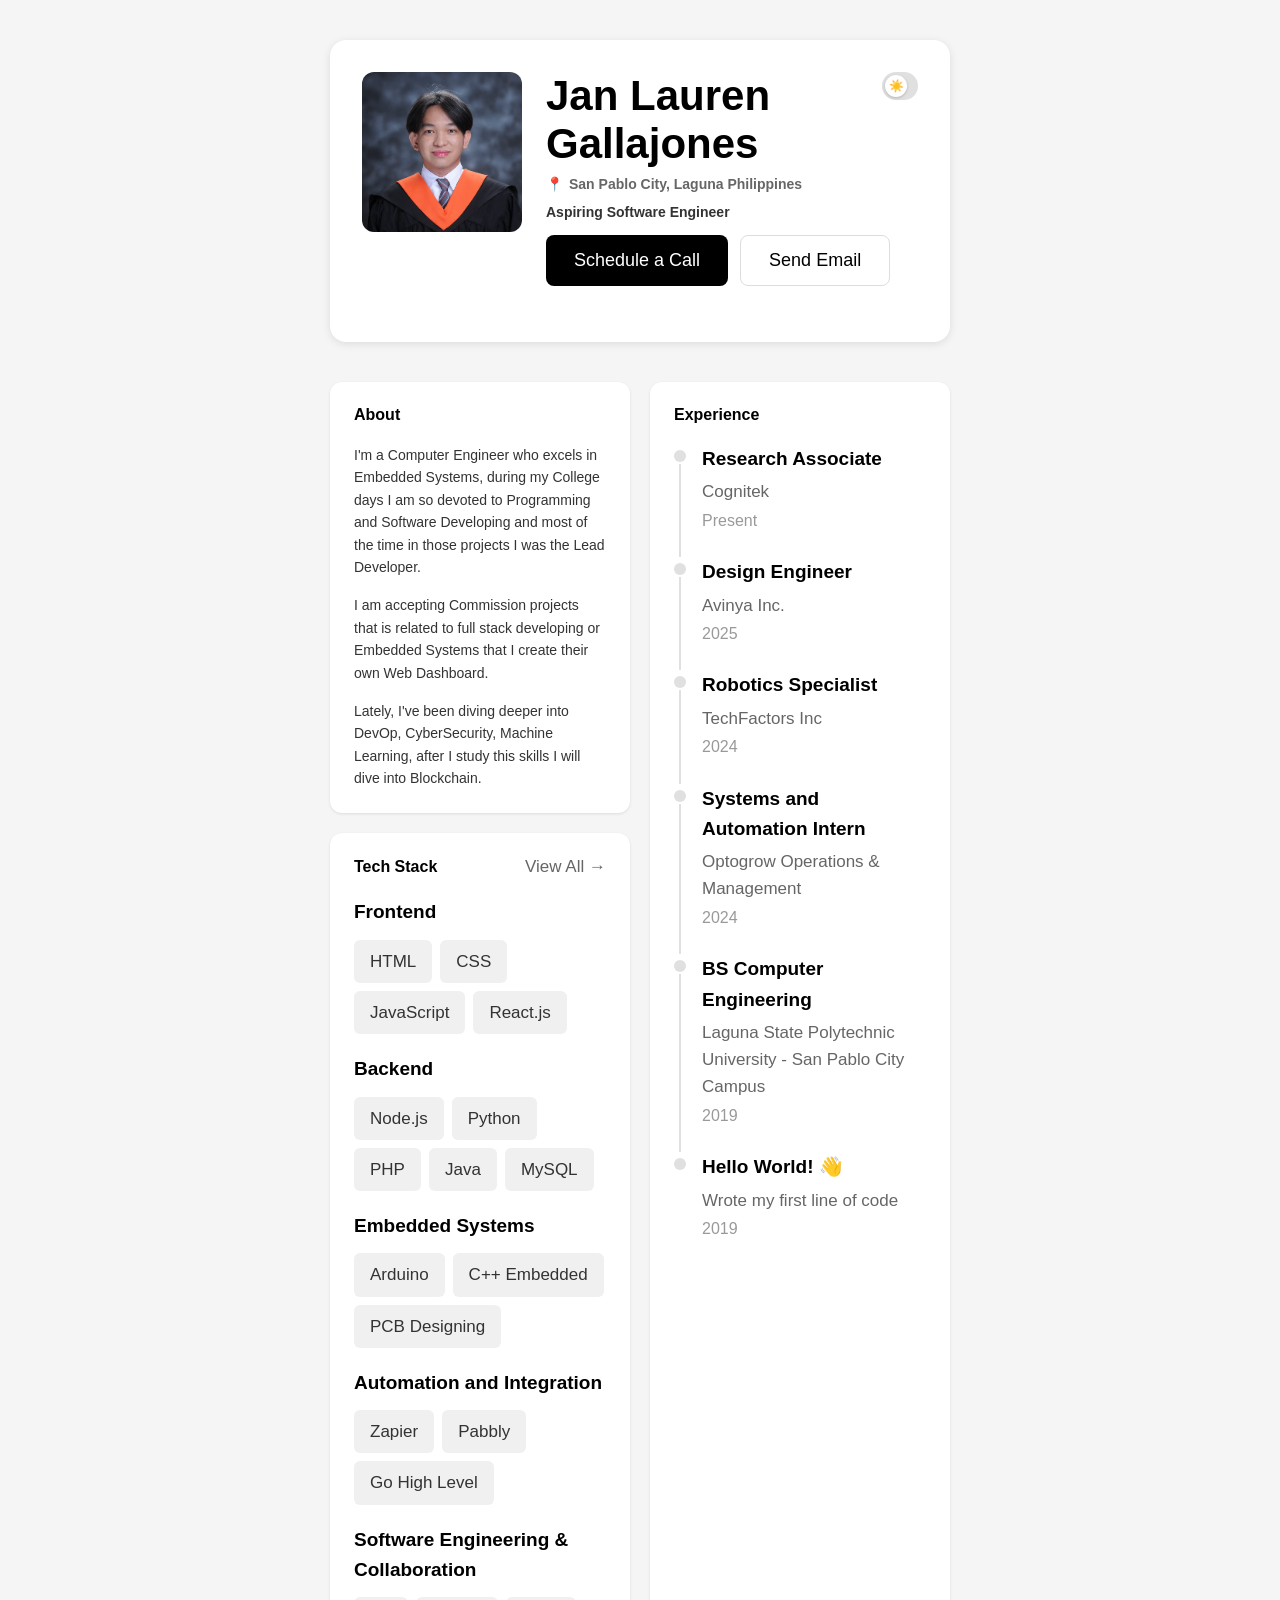
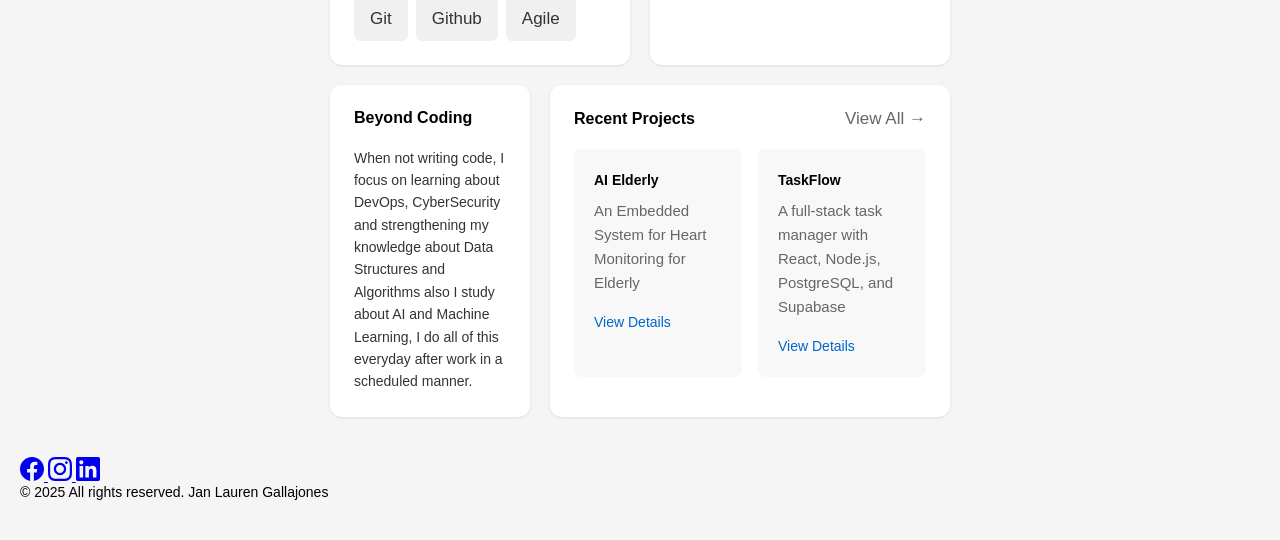
==== commit 8d123164: "Update index.html" ====
--- a/index.html
+++ b/index.html
@@ -20,14 +20,14 @@
     <!-- Favicon -->
     <link rel="icon" href="data:image/svg+xml,<svg xmlns=%22http://www.w3.org/2000/svg%22 viewBox=%220 0 100 100%22><text y=%22.9em%22 font-size=%2290%22>👨‍💻</text></svg>">
     
-    <link rel="stylesheet" href="./styles.css">
+    <link rel="stylesheet" href="styles.css">
     <link rel="stylesheet" href="./about-experience.css">
 </head>
 <body>
     <div class="profile-container">
         <div class="profile-header">
             <div class="profile-image">
-                <img src="../assets/me.png" alt="Profile Picture">
+                <img src="me.png" alt="Profile Picture">
             </div>
             
             <div class="profile-info">
@@ -226,7 +226,7 @@
                     <div class="project-item">
                         <h3>TaskFlow</h3>
                         <p class="project-desc">A full-stack task manager with React, Node.js, PostgreSQL, and Supabase</p>
-                        <a href="taskflow.html" class="project-link">View Details</a>
+                        <a href="Taskflow.html" class="project-link">View Details</a>
                     </div>
                 </div>
             </div>
@@ -263,4 +263,4 @@
     <script src="./script.js"></script>
     <script src="./about-experience.js"></script>
 </body>
-</html>+</html>
